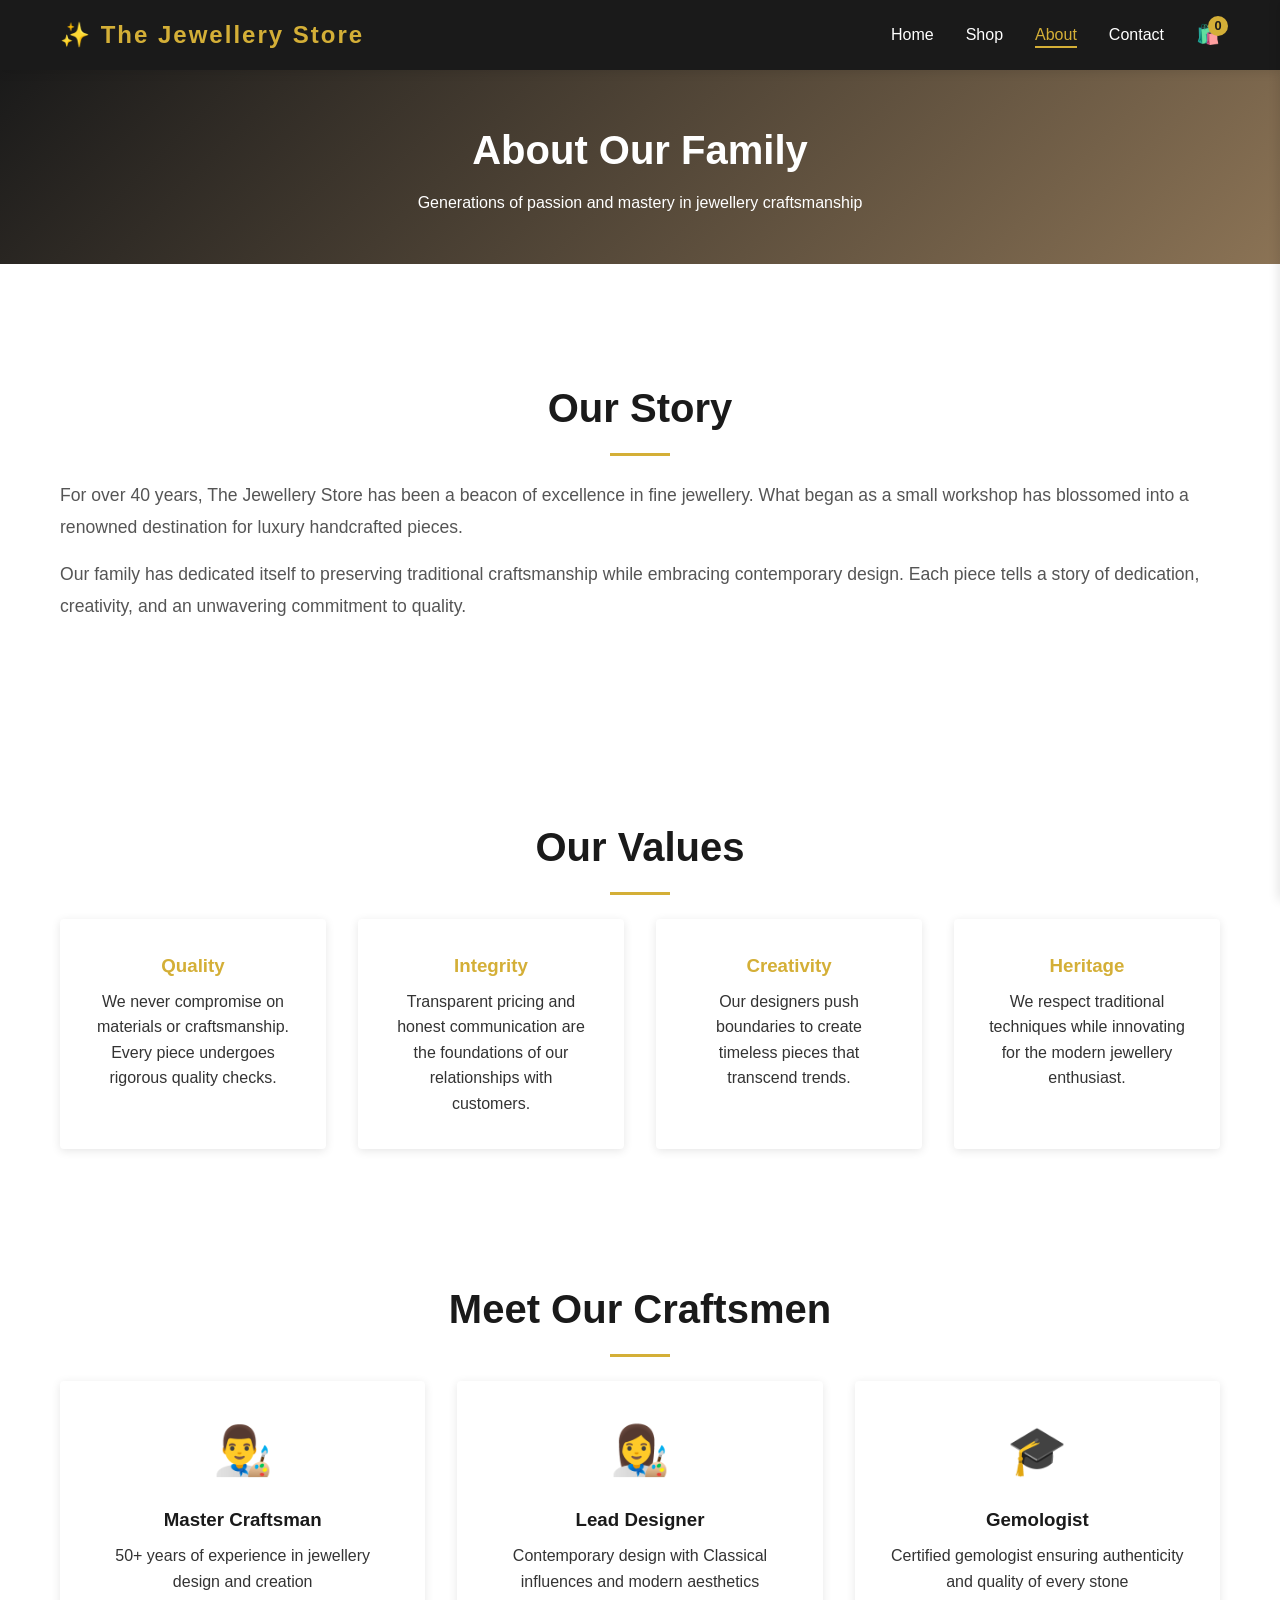
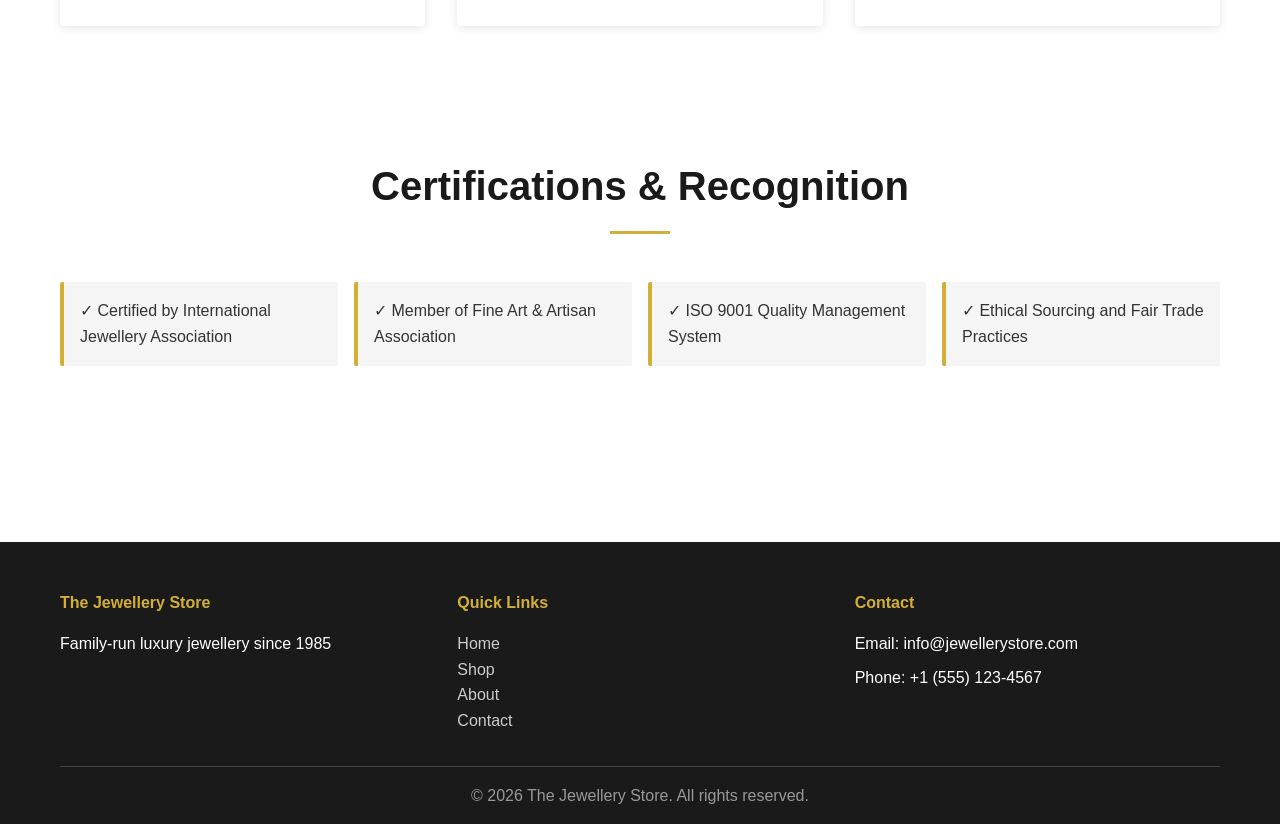
==== pages/about.html @ 97430160 "Work : check!" ====
<!DOCTYPE html>
<html lang="en">
<head>
    <meta charset="UTF-8">
    <meta name="viewport" content="width=device-width, initial-scale=1.0">
    <title>About - The Jewellery Store</title>
    <link rel="stylesheet" href="../css/styles.css">
</head>
<body>
    <!-- Navigation -->
    <nav class="navbar">
        <div class="nav-container">
            <div class="logo">
                <h1>✨ The Jewellery Store</h1>
            </div>
            <ul class="nav-menu">
                <li><a href="../index.html" class="nav-link">Home</a></li>
                <li><a href="shop.html" class="nav-link">Shop</a></li>
                <li><a href="about.html" class="nav-link active">About</a></li>
                <li><a href="contact.html" class="nav-link">Contact</a></li>
                <li><a href="#" class="nav-link cart-icon" onclick="toggleCart(event)">
                    <span id="cart-count" class="cart-badge">0</span> 🛍️
                </a></li>
            </ul>
        </div>
    </nav>

    <!-- Page Header -->
    <section class="page-header">
        <h1>About Our Family</h1>
        <p>Generations of passion and mastery in jewellery craftsmanship</p>
    </section>

    <!-- Main Content -->
    <div class="container page-content">
        <!-- Story Section -->
        <section class="story-section">
            <h2>Our Story</h2>
            <p>
                For over 40 years, The Jewellery Store has been a beacon of excellence in fine jewellery. 
                What began as a small workshop has blossomed into a renowned destination for luxury handcrafted pieces.
            </p>
            <p>
                Our family has dedicated itself to preserving traditional craftsmanship while embracing 
                contemporary design. Each piece tells a story of dedication, creativity, and an unwavering 
                commitment to quality.
            </p>
        </section>

        <!-- Values Section -->
        <section class="values-section">
            <h2>Our Values</h2>
            <div class="values-grid">
                <div class="value-card">
                    <h3>Quality</h3>
                    <p>We never compromise on materials or craftsmanship. Every piece undergoes rigorous quality checks.</p>
                </div>
                <div class="value-card">
                    <h3>Integrity</h3>
                    <p>Transparent pricing and honest communication are the foundations of our relationships with customers.</p>
                </div>
                <div class="value-card">
                    <h3>Creativity</h3>
                    <p>Our designers push boundaries to create timeless pieces that transcend trends.</p>
                </div>
                <div class="value-card">
                    <h3>Heritage</h3>
                    <p>We respect traditional techniques while innovating for the modern jewellery enthusiast.</p>
                </div>
            </div>
        </section>

        <!-- Team Section -->
        <section class="team-section">
            <h2>Meet Our Craftsmen</h2>
            <div class="team-grid">
                <div class="team-member">
                    <div class="member-avatar">👨‍🎨</div>
                    <h3>Master Craftsman</h3>
                    <p>50+ years of experience in jewellery design and creation</p>
                </div>
                <div class="team-member">
                    <div class="member-avatar">👩‍🎨</div>
                    <h3>Lead Designer</h3>
                    <p>Contemporary design with Classical influences and modern aesthetics</p>
                </div>
                <div class="team-member">
                    <div class="member-avatar">🎓</div>
                    <h3>Gemologist</h3>
                    <p>Certified gemologist ensuring authenticity and quality of every stone</p>
                </div>
            </div>
        </section>

        <!-- Certifications Section -->
        <section class="certifications-section">
            <h2>Certifications & Recognition</h2>
            <div class="certifications-list">
                <div class="cert-item">✓ Certified by International Jewellery Association</div>
                <div class="cert-item">✓ Member of Fine Art & Artisan Association</div>
                <div class="cert-item">✓ ISO 9001 Quality Management System</div>
                <div class="cert-item">✓ Ethical Sourcing and Fair Trade Practices</div>
            </div>
        </section>
    </div>

    <!-- Footer -->
    <footer class="footer">
        <div class="container">
            <div class="footer-content">
                <div class="footer-section">
                    <h4>The Jewellery Store</h4>
                    <p>Family-run luxury jewellery since 1985</p>
                </div>
                <div class="footer-section">
                    <h4>Quick Links</h4>
                    <ul>
                        <li><a href="../index.html">Home</a></li>
                        <li><a href="shop.html">Shop</a></li>
                        <li><a href="about.html">About</a></li>
                        <li><a href="contact.html">Contact</a></li>
                    </ul>
                </div>
                <div class="footer-section">
                    <h4>Contact</h4>
                    <p>Email: info@jewellerystore.com</p>
                    <p>Phone: +1 (555) 123-4567</p>
                </div>
            </div>
            <div class="footer-bottom">
                <p>&copy; 2026 The Jewellery Store. All rights reserved.</p>
            </div>
        </div>
    </footer>

    <!-- Shopping Cart Sidebar -->
    <div id="cart-sidebar" class="cart-sidebar">
        <div class="cart-header">
            <h3>Shopping Cart</h3>
            <button onclick="toggleCart()" class="close-btn">&times;</button>
        </div>
        <div id="cart-items" class="cart-items">
            <p class="empty-message">Your cart is empty</p>
        </div>
        <div class="cart-footer">
            <div class="cart-total">
                <strong>Total:</strong>
                <span id="cart-total">$0.00</span>
            </div>
            <button onclick="checkout()" class="btn btn-primary btn-full">Proceed to Checkout</button>
        </div>
    </div>

    <div id="cart-overlay" class="cart-overlay" onclick="toggleCart()"></div>

    <script src="../js/products.js"></script>
    <script src="../js/cart.js"></script>
    <script src="../js/main.js"></script>
</body>
</html>
---- css/styles.css ----
/* ================================
   GLOBAL STYLES
   ================================ */
* {
    margin: 0;
    padding: 0;
    box-sizing: border-box;
}

:root {
    --primary-color: #d4af37;
    --dark-color: #1a1a1a;
    --light-color: #f5f5f5;
    --accent-color: #8b7355;
    --text-color: #333;
    --border-color: #ddd;
    --shadow: 0 2px 10px rgba(0, 0, 0, 0.1);
    --font-main: 'Segoe UI', Tahoma, Geneva, Verdana, sans-serif;
}

html {
    scroll-behavior: smooth;
}

body {
    font-family: var(--font-main);
    color: var(--text-color);
    background-color: #fff;
    line-height: 1.6;
}

.container {
    max-width: 1200px;
    margin: 0 auto;
    padding: 0 20px;
}

/* ================================
   NAVIGATION
   ================================ */
.navbar {
    background: var(--dark-color);
    color: white;
    padding: 1rem 0;
    position: sticky;
    top: 0;
    z-index: 100;
    box-shadow: var(--shadow);
}

.nav-container {
    display: flex;
    justify-content: space-between;
    align-items: center;
    max-width: 1200px;
    margin: 0 auto;
    padding: 0 20px;
}

.logo h1 {
    font-size: 1.5rem;
    letter-spacing: 2px;
    color: var(--primary-color);
    cursor: pointer;
}

.nav-menu {
    display: flex;
    list-style: none;
    gap: 2rem;
    align-items: center;
}

.nav-link {
    color: white;
    text-decoration: none;
    transition: color 0.3s ease;
    position: relative;
}

.nav-link:hover,
.nav-link.active {
    color: var(--primary-color);
}

.nav-link::after {
    content: '';
    position: absolute;
    bottom: -5px;
    left: 0;
    width: 0;
    height: 2px;
    background: var(--primary-color);
    transition: width 0.3s ease;
}

.nav-link:hover::after,
.nav-link.active::after {
    width: 100%;
}

.cart-icon {
    position: relative;
    font-size: 1.2rem;
}

.cart-badge {
    position: absolute;
    top: -8px;
    right: -8px;
    background: var(--primary-color);
    color: var(--dark-color);
    border-radius: 50%;
    width: 20px;
    height: 20px;
    display: flex;
    align-items: center;
    justify-content: center;
    font-size: 0.8rem;
    font-weight: bold;
}

/* ================================
   HERO SECTION
   ================================ */
.hero {
    background: linear-gradient(135deg, var(--dark-color) 0%, var(--accent-color) 100%);
    color: white;
    padding: 120px 20px;
    text-align: center;
}

.hero-content h2 {
    font-size: 3.5rem;
    margin-bottom: 1rem;
    font-weight: 300;
    letter-spacing: 3px;
}

.hero-content p {
    font-size: 1.3rem;
    margin-bottom: 2rem;
    opacity: 0.9;
}

/* ================================
   BUTTONS
   ================================ */
.btn {
    display: inline-block;
    padding: 12px 30px;
    border: none;
    border-radius: 2px;
    cursor: pointer;
    font-size: 1rem;
    text-decoration: none;
    transition: all 0.3s ease;
    font-weight: 600;
    letter-spacing: 1px;
}

.btn-primary {
    background: var(--primary-color);
    color: var(--dark-color);
}

.btn-primary:hover {
    transform: translateY(-2px);
    box-shadow: 0 5px 20px rgba(212, 175, 55, 0.3);
}

.btn-secondary {
    background: white;
    color: var(--dark-color);
    border: 2px solid var(--primary-color);
}

.btn-secondary:hover {
    background: var(--primary-color);
    color: white;
}

.btn-full {
    width: 100%;
}

/* ================================
   SECTIONS
   ================================ */
section {
    padding: 4rem 0;
}

section h2 {
    text-align: center;
    font-size: 2.5rem;
    margin-bottom: 3rem;
    color: var(--dark-color);
    position: relative;
    padding-bottom: 1rem;
}

section h2::after {
    content: '';
    position: absolute;
    bottom: 0;
    left: 50%;
    transform: translateX(-50%);
    width: 60px;
    height: 3px;
    background: var(--primary-color);
}

/* ================================
   PRODUCTS GRID
   ================================ */
.products-grid {
    display: grid;
    grid-template-columns: repeat(auto-fill, minmax(250px, 1fr));
    gap: 2rem;
    margin-top: 2rem;
}

.product-card {
    background: white;
    border-radius: 4px;
    overflow: hidden;
    box-shadow: var(--shadow);
    transition: all 0.3s ease;
    cursor: pointer;
}

.product-card:hover {
    transform: translateY(-5px);
    box-shadow: 0 5px 30px rgba(0, 0, 0, 0.2);
}

.product-image {
    width: 100%;
    height: 250px;
    background: linear-gradient(135deg, #e0e0e0 0%, #f5f5f5 100%);
    display: flex;
    align-items: center;
    justify-content: center;
    font-size: 3rem;
    color: var(--primary-color);
}

.product-info {
    padding: 1.5rem;
}

.product-category {
    color: var(--primary-color);
    font-size: 0.9rem;
    text-transform: uppercase;
    letter-spacing: 1px;
}

.product-name {
    font-size: 1.2rem;
    margin: 0.5rem 0;
    color: var(--dark-color);
}

.product-description {
    font-size: 0.9rem;
    color: #666;
    margin: 0.5rem 0;
}

.product-price {
    font-size: 1.5rem;
    color: var(--primary-color);
    font-weight: bold;
    margin: 1rem 0;
}

.add-to-cart-btn {
    width: 100%;
    padding: 10px;
    background: var(--dark-color);
    color: var(--primary-color);
    border: none;
    border-radius: 2px;
    cursor: pointer;
    font-weight: 600;
    transition: all 0.3s ease;
}

.add-to-cart-btn:hover {
    background: var(--primary-color);
    color: var(--dark-color);
}

/* ================================
   FEATURED SECTION
   ================================ */
.featured-section {
    background: var(--light-color);
}

/* ================================
   FEATURES SECTION
   ================================ */
.features-grid {
    display: grid;
    grid-template-columns: repeat(auto-fit, minmax(250px, 1fr));
    gap: 2rem;
}

.feature-card {
    background: white;
    padding: 2rem;
    text-align: center;
    border-radius: 4px;
    box-shadow: var(--shadow);
    transition: transform 0.3s ease;
}

.feature-card:hover {
    transform: translateY(-5px);
}

.feature-icon {
    font-size: 2.5rem;
    margin-bottom: 1rem;
}

.feature-card h3 {
    color: var(--dark-color);
    margin-bottom: 0.5rem;
}

/* ================================
   NEWSLETTER SECTION
   ================================ */
.newsletter-section {
    background: linear-gradient(135deg, var(--dark-color) 0%, var(--accent-color) 100%);
    color: white;
    text-align: center;
}

.newsletter-section h2 {
    color: white;
}

.newsletter-form {
    display: flex;
    gap: 1rem;
    max-width: 500px;
    margin: 0 auto;
    flex-wrap: wrap;
}

.newsletter-form input {
    flex: 1;
    min-width: 250px;
    padding: 12px 15px;
    border: none;
    border-radius: 2px;
}

.newsletter-form input::placeholder {
    color: #999;
}

/* ================================
   FOOTER
   ================================ */
.footer {
    background: var(--dark-color);
    color: white;
    padding: 3rem 0 1rem;
    margin-top: 4rem;
}

.footer-content {
    display: grid;
    grid-template-columns: repeat(auto-fit, minmax(250px, 1fr));
    gap: 2rem;
    margin-bottom: 2rem;
}

.footer-section h4 {
    color: var(--primary-color);
    margin-bottom: 1rem;
}

.footer-section ul {
    list-style: none;
}

.footer-section a {
    color: #ccc;
    text-decoration: none;
    transition: color 0.3s ease;
}

.footer-section a:hover {
    color: var(--primary-color);
}

.footer-section p {
    margin-bottom: 0.5rem;
}

.footer-bottom {
    border-top: 1px solid #444;
    padding-top: 1rem;
    text-align: center;
    color: #999;
}

/* ================================
   CART SIDEBAR
   ================================ */
.cart-sidebar {
    position: fixed;
    right: -400px;
    top: 0;
    width: 400px;
    height: 100vh;
    background: white;
    box-shadow: -2px 0 10px rgba(0, 0, 0, 0.1);
    z-index: 1000;
    transition: right 0.3s ease;
    display: flex;
    flex-direction: column;
    border-left: 1px solid var(--border-color);
}

.cart-sidebar.active {
    right: 0;
}

.cart-header {
    display: flex;
    justify-content: space-between;
    align-items: center;
    padding: 1.5rem;
    border-bottom: 1px solid var(--border-color);
    background: var(--dark-color);
    color: white;
}

.cart-header h3 {
    margin: 0;
}

.close-btn {
    background: none;
    border: none;
    font-size: 1.5rem;
    cursor: pointer;
    color: white;
}

.cart-items {
    flex: 1;
    overflow-y: auto;
    padding: 1rem;
}

.empty-message {
    text-align: center;
    color: #999;
    padding: 2rem 0;
}

.cart-item {
    display: flex;
    gap: 1rem;
    padding: 1rem;
    border-bottom: 1px solid var(--border-color);
    background: var(--light-color);
    margin-bottom: 0.5rem;
    border-radius: 2px;
}

.cart-item-image {
    width: 60px;
    height: 60px;
    background: white;
    border-radius: 2px;
    display: flex;
    align-items: center;
    justify-content: center;
    font-size: 1.5rem;
}

.cart-item-details {
    flex: 1;
}

.cart-item-name {
    font-weight: bold;
    margin-bottom: 0.25rem;
}

.cart-item-price {
    color: var(--primary-color);
    font-weight: 600;
}

.cart-item-quantity {
    display: flex;
    align-items: center;
    gap: 0.5rem;
    margin-top: 0.5rem;
}

.qty-btn {
    background: var(--primary-color);
    border: none;
    width: 24px;
    height: 24px;
    cursor: pointer;
    border-radius: 2px;
    font-weight: bold;
    color: var(--dark-color);
}

.remove-btn {
    background: #ff6b6b;
    color: white;
    border: none;
    padding: 0.25rem 0.5rem;
    cursor: pointer;
    border-radius: 2px;
    font-size: 0.8rem;
}

.cart-footer {
    padding: 1.5rem;
    border-top: 2px solid var(--border-color);
    background: var(--light-color);
}

.cart-total {
    display: flex;
    justify-content: space-between;
    margin-bottom: 1rem;
    font-size: 1.2rem;
}

.cart-overlay {
    position: fixed;
    top: 0;
    left: 0;
    right: 0;
    bottom: 0;
    background: rgba(0, 0, 0, 0.5);
    z-index: 999;
    display: none;
}

.cart-overlay.active {
    display: block;
}

/* ================================
   SHOP PAGE STYLES
   ================================ */
.shop-section {
    min-height: 60vh;
}

.shop-section .container {
    display: flex;
    gap: 2rem;
}

.filters {
    width: 250px;
    background: var(--light-color);
    padding: 1.5rem;
    border-radius: 4px;
    height: fit-content;
}

.filter-group {
    margin-bottom: 2rem;
}

.filter-group label {
    display: block;
    margin-bottom: 0.5rem;
}

.filter-options {
    display: flex;
    flex-direction: column;
    gap: 0.5rem;
}

.filter-options label {
    display: flex;
    align-items: center;
    gap: 0.5rem;
    cursor: pointer;
}

.price-filter {
    display: flex;
    flex-direction: column;
    gap: 0.5rem;
}

.price-filter input {
    padding: 0.5rem;
    border: 1px solid var(--border-color);
    border-radius: 2px;
}

.shop-main {
    flex: 1;
}

/* ================================
   PAGE STYLES
   ================================ */
.page-header {
    background: linear-gradient(135deg, var(--dark-color) 0%, var(--accent-color) 100%);
    color: white;
    padding: 3rem 20px;
    text-align: center;
}

.page-header h1 {
    font-size: 2.5rem;
    margin-bottom: 0.5rem;
}

.page-content {
    padding: 3rem 20px;
}

/* ================================
   STORY & VALUES SECTIONS
   ================================ */
.story-section {
    margin-bottom: 3rem;
}

.story-section h2,
.values-section h2,
.team-section h2 {
    margin-bottom: 1.5rem;
}

.story-section p {
    font-size: 1.1rem;
    line-height: 1.8;
    color: #555;
    margin-bottom: 1rem;
}

.values-grid {
    display: grid;
    grid-template-columns: repeat(auto-fit, minmax(200px, 1fr));
    gap: 2rem;
}

.value-card {
    background: white;
    padding: 2rem;
    border-radius: 4px;
    box-shadow: var(--shadow);
    text-align: center;
}

.value-card h3 {
    color: var(--primary-color);
    margin-bottom: 0.5rem;
}

/* ================================
   TEAM SECTION
   ================================ */
.team-grid {
    display: grid;
    grid-template-columns: repeat(auto-fit, minmax(250px, 1fr));
    gap: 2rem;
}

.team-member {
    background: white;
    padding: 2rem;
    text-align: center;
    border-radius: 4px;
    box-shadow: var(--shadow);
}

.member-avatar {
    font-size: 3rem;
    margin-bottom: 1rem;
}

.team-member h3 {
    color: var(--dark-color);
    margin-bottom: 0.5rem;
}

/* ================================
   CERTIFICATIONS
   ================================ */
.certifications-list {
    display: grid;
    grid-template-columns: repeat(auto-fit, minmax(250px, 1fr));
    gap: 1rem;
}

.cert-item {
    background: var(--light-color);
    padding: 1rem;
    border-left: 4px solid var(--primary-color);
    border-radius: 2px;
}

/* ================================
   CONTACT PAGE
   ================================ */
.contact-wrapper {
    display: grid;
    grid-template-columns: 2fr 1fr;
    gap: 3rem;
    margin-bottom: 3rem;
}

.contact-form {
    background: white;
}

.form-group {
    margin-bottom: 1.5rem;
}

.form-group label {
    display: block;
    margin-bottom: 0.5rem;
    font-weight: 600;
    color: var(--dark-color);
}

.form-group input,
.form-group select,
.form-group textarea {
    width: 100%;
    padding: 0.75rem;
    border: 1px solid var(--border-color);
    border-radius: 2px;
    font-family: var(--font-main);
    font-size: 1rem;
}

.form-group input:focus,
.form-group select:focus,
.form-group textarea:focus {
    outline: none;
    border-color: var(--primary-color);
    box-shadow: 0 0 5px rgba(212, 175, 55, 0.3);
}

.form-note {
    margin-top: 1rem;
    padding: 0.75rem;
    border-radius: 2px;
    text-align: center;
}

.form-note.success {
    background: #d4edda;
    color: #155724;
    border: 1px solid #c3e6cb;
}

.form-note.error {
    background: #f8d7da;
    color: #721c24;
    border: 1px solid #f5c6cb;
}

.contact-info-section {
    background: var(--light-color);
    padding: 2rem;
    border-radius: 4px;
    height: fit-content;
}

.info-block {
    margin-bottom: 2rem;
    padding-bottom: 2rem;
    border-bottom: 1px solid var(--border-color);
}

.info-block:last-child {
    border-bottom: none;
    margin-bottom: 0;
    padding-bottom: 0;
}

.info-block h3 {
    color: var(--primary-color);
    margin-bottom: 0.5rem;
}

.info-block p {
    color: #555;
}

.info-block a {
    color: var(--primary-color);
    text-decoration: none;
}

.info-block a:hover {
    text-decoration: underline;
}

.social-links {
    display: flex;
    gap: 1rem;
    flex-wrap: wrap;
}

.social-links a {
    display: inline-block;
    padding: 0.5rem 1rem;
    background: white;
    border-radius: 2px;
    text-decoration: none;
    transition: all 0.3s ease;
}

.social-links a:hover {
    background: var(--primary-color);
    color: var(--dark-color);
}

.services-list {
    list-style: none;
}

.services-list li {
    padding: 0.3rem 0;
    color: #555;
}

/* ================================
   FAQ SECTION
   ================================ */
.faq-section {
    margin-top: 3rem;
}

.faq-grid {
    display: grid;
    grid-template-columns: repeat(auto-fit, minmax(250px, 1fr));
    gap: 2rem;
}

.faq-item {
    background: white;
    padding: 1.5rem;
    border-radius: 4px;
    box-shadow: var(--shadow);
}

.faq-item h4 {
    color: var(--primary-color);
    margin-bottom: 0.5rem;
}

/* ================================
   MODAL
   ================================ */
.modal {
    display: none;
    position: fixed;
    z-index: 2000;
    left: 0;
    top: 0;
    width: 100%;
    height: 100%;
    background: rgba(0, 0, 0, 0.7);
}

.modal.active {
    display: flex;
    align-items: center;
    justify-content: center;
}

.modal-content {
    background: white;
    border-radius: 4px;
    max-width: 800px;
    width: 90%;
    max-height: 90vh;
    overflow-y: auto;
    position: relative;
}

.close-modal {
    position: absolute;
    right: 1rem;
    top: 1rem;
    font-size: 2rem;
    cursor: pointer;
    background: white;
    width: 40px;
    height: 40px;
    display: flex;
    align-items: center;
    justify-content: center;
    border-radius: 50%;
    z-index: 10;
}

.close-modal:hover {
    background: var(--light-color);
}

.modal-body {
    display: grid;
    grid-template-columns: 1fr 1fr;
    gap: 2rem;
    padding: 2rem;
}

.modal-image {
    display: flex;
    align-items: center;
    justify-content: center;
    background: var(--light-color);
    border-radius: 4px;
    min-height: 300px;
    font-size: 3rem;
}

.modal-details {
    display: flex;
    flex-direction: column;
}

.modal-details h3 {
    font-size: 1.5rem;
    margin-bottom: 0.5rem;
    color: var(--dark-color);
}

.modal-details .product-price {
    margin: 1rem 0;
}

.modal-details .product-description {
    color: #666;
    margin-bottom: 1rem;
}

/* ================================
   RESPONSIVE DESIGN
   ================================ */
@media (max-width: 768px) {
    .nav-menu {
        gap: 1rem;
    }

    .hero-content h2 {
        font-size: 2rem;
    }

    .products-grid {
        grid-template-columns: repeat(auto-fill, minmax(150px, 1fr));
        gap: 1rem;
    }

    .shop-section .container {
        flex-direction: column;
    }

    .filters {
        width: 100%;
    }

    .contact-wrapper {
        grid-template-columns: 1fr;
    }

    .modal-body {
        grid-template-columns: 1fr;
    }

    .carter-sidebar {
        width: 100%;
        right: -100%;
    }

    section h2 {
        font-size: 1.8rem;
    }

    .newsletter-form {
        flex-direction: column;
    }

    .newsletter-form input {
        min-width: 100%;
    }
}

@media (max-width: 480px) {
    .nav-menu {
        gap: 0.5rem;
        font-size: 0.9rem;
    }

    .logo h1 {
        font-size: 1rem;
    }

    .hero-content h2 {
        font-size: 1.5rem;
    }

    .hero-content p {
        font-size: 1rem;
    }

    .products-grid {
        grid-template-columns: 1fr;
    }

    .values-grid,
    .team-grid,
    .faq-grid {
        grid-template-columns: 1fr;
    }
}
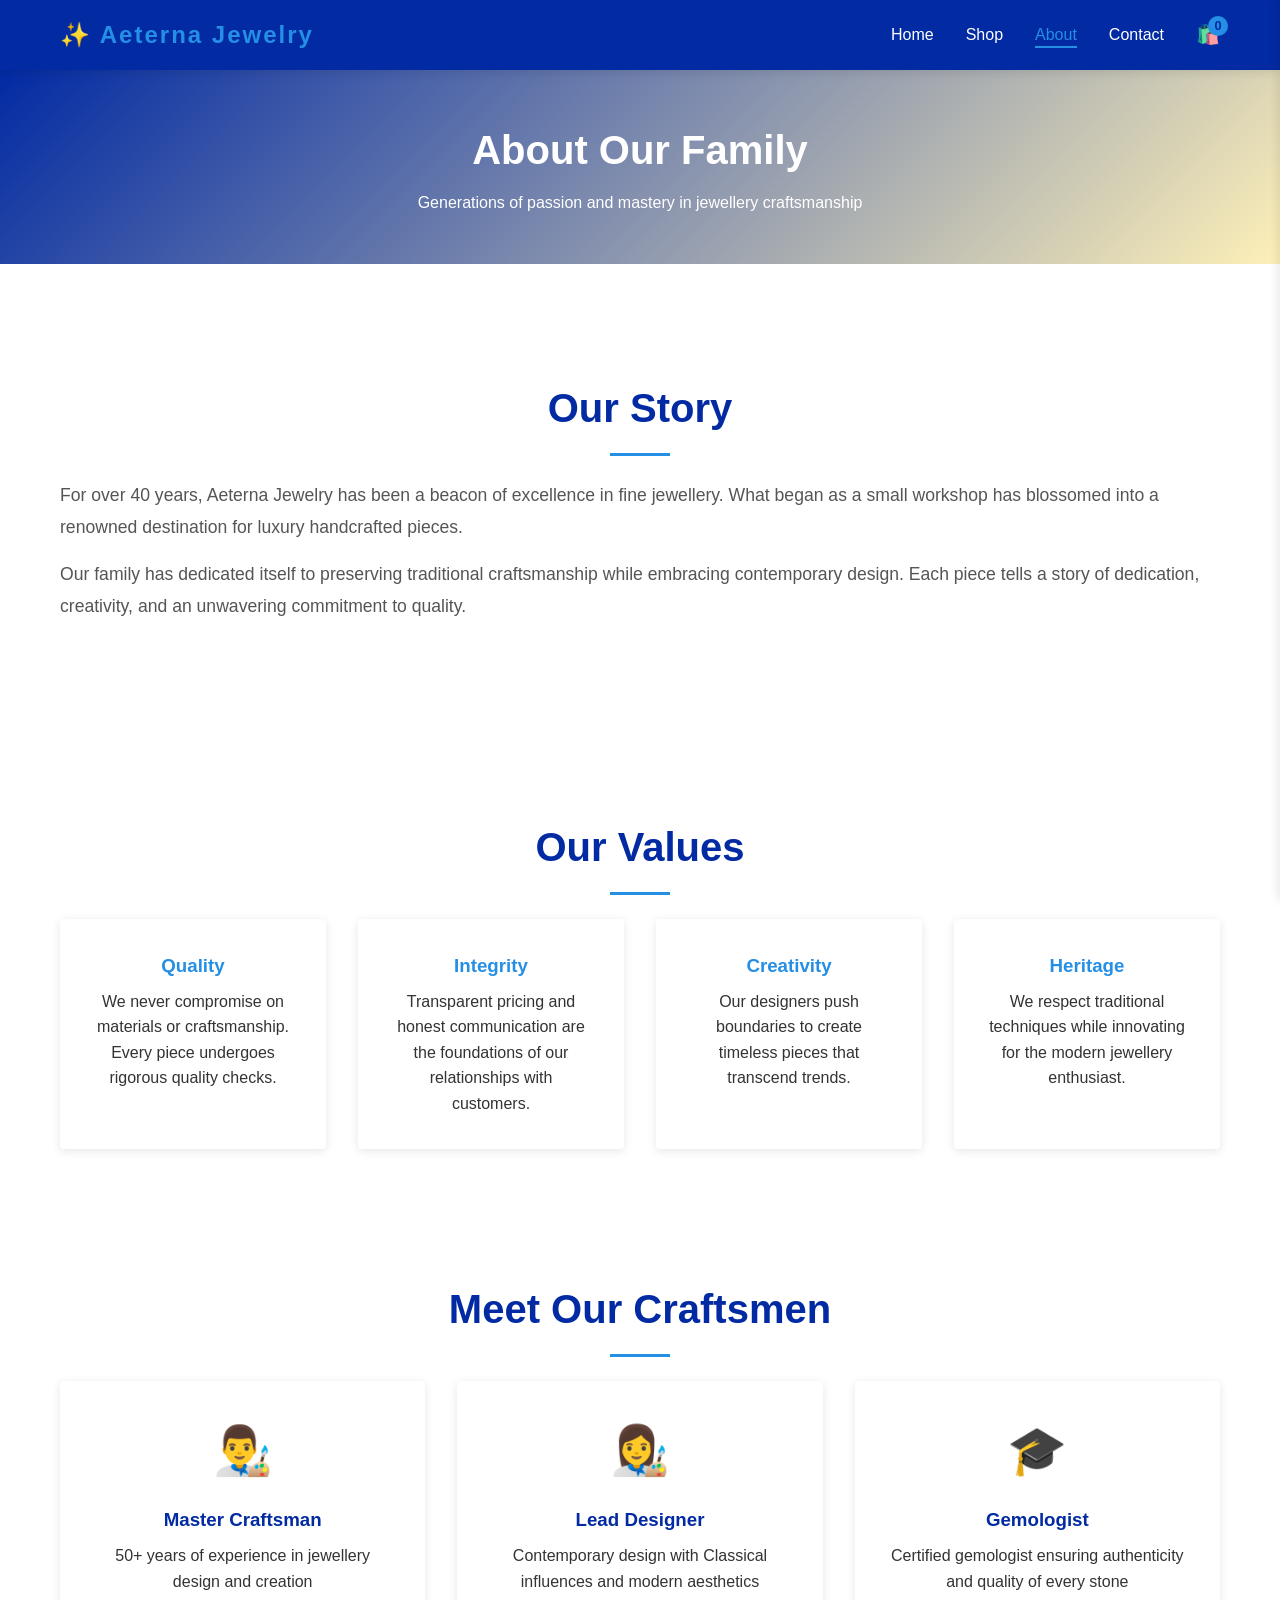
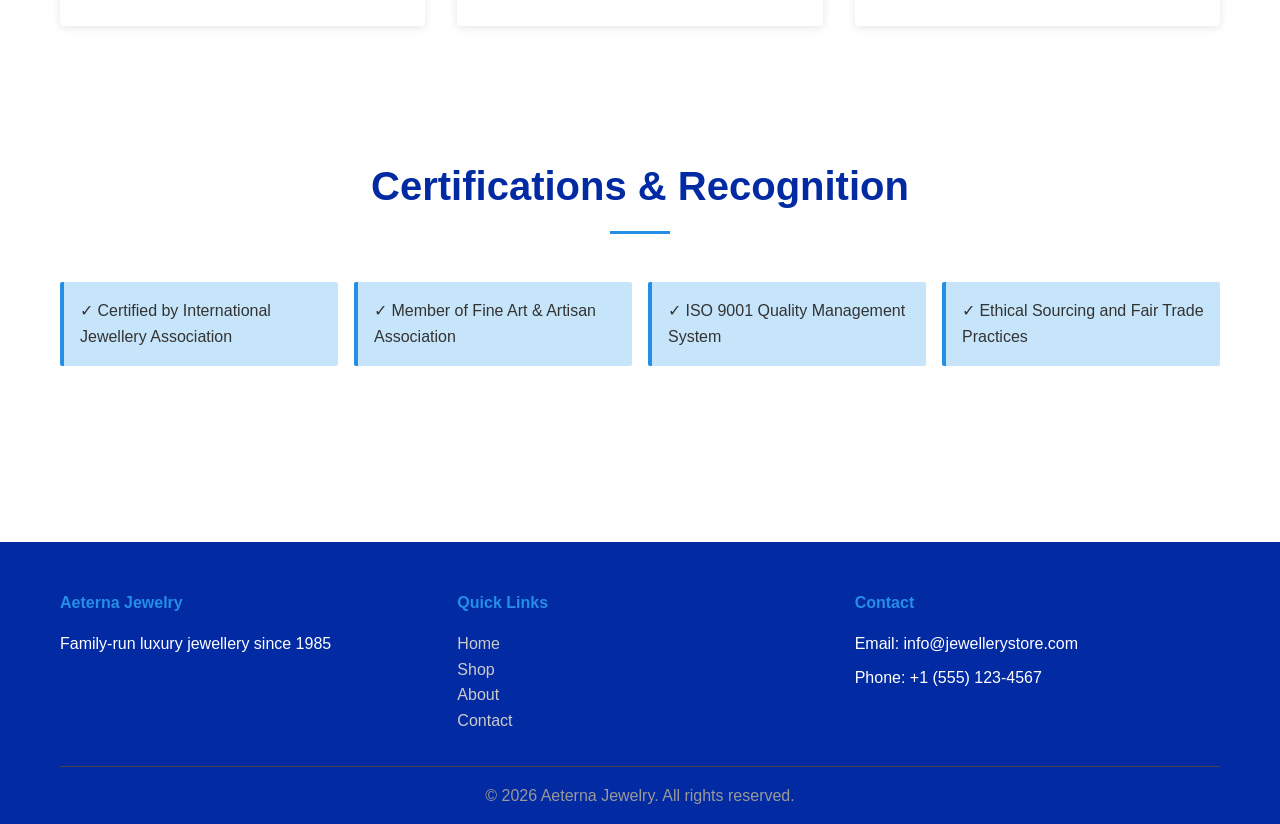
==== commit 2a36f598: "we have added a favicon" ====
--- a/pages/about.html
+++ b/pages/about.html
@@ -3,7 +3,7 @@
 <head>
     <meta charset="UTF-8">
     <meta name="viewport" content="width=device-width, initial-scale=1.0">
-    <title>About - The Jewellery Store</title>
+    <title>About - Aeterna Jewelry</title>
     <link rel="stylesheet" href="../css/styles.css">
 </head>
 <body>
@@ -11,7 +11,7 @@
     <nav class="navbar">
         <div class="nav-container">
             <div class="logo">
-                <h1>✨ The Jewellery Store</h1>
+                <h1>✨ Aeterna Jewelry</h1>
             </div>
             <ul class="nav-menu">
                 <li><a href="../index.html" class="nav-link">Home</a></li>
@@ -37,7 +37,7 @@
         <section class="story-section">
             <h2>Our Story</h2>
             <p>
-                For over 40 years, The Jewellery Store has been a beacon of excellence in fine jewellery. 
+                For over 40 years, Aeterna Jewelry has been a beacon of excellence in fine jewellery. 
                 What began as a small workshop has blossomed into a renowned destination for luxury handcrafted pieces.
             </p>
             <p>
@@ -109,7 +109,7 @@
         <div class="container">
             <div class="footer-content">
                 <div class="footer-section">
-                    <h4>The Jewellery Store</h4>
+                    <h4>Aeterna Jewelry</h4>
                     <p>Family-run luxury jewellery since 1985</p>
                 </div>
                 <div class="footer-section">
@@ -128,7 +128,7 @@
                 </div>
             </div>
             <div class="footer-bottom">
-                <p>&copy; 2026 The Jewellery Store. All rights reserved.</p>
+                <p>&copy; 2026 Aeterna Jewelry. All rights reserved.</p>
             </div>
         </div>
     </footer>
--- a/css/styles.css
+++ b/css/styles.css
@@ -8,10 +8,10 @@
 }
 
 :root {
-    --primary-color: #d4af37;
-    --dark-color: #1a1a1a;
-    --light-color: #f5f5f5;
-    --accent-color: #8b7355;
+    --primary-color: #258ee5;
+    --dark-color: #022aa3;
+    --light-color: #c7e5fa;
+    --accent-color: #fef0b8;
     --text-color: #333;
     --border-color: #ddd;
     --shadow: 0 2px 10px rgba(0, 0, 0, 0.1);
@@ -125,16 +125,25 @@
    ================================ */
 .hero {
     background: linear-gradient(135deg, var(--dark-color) 0%, var(--accent-color) 100%);
+    background-image: url('/img/hero-image.png');
+    background-size: cover;
+    background-position: center;
     color: white;
     padding: 120px 20px;
     text-align: center;
+    min-height: 900px;
+    display: flex;
+    flex-direction:column; 
+    justify-content: flex-end;
 }
 
 .hero-content h2 {
-    font-size: 3.5rem;
+    font-size: 5rem;
     margin-bottom: 1rem;
-    font-weight: 300;
+    font-weight: 800;
     letter-spacing: 3px;
+    text-transform: uppercase;
+    text-shadow: 0 4px 15px rgba(0, 0, 0, 0.45);
 }
 
 .hero-content p {
@@ -246,6 +255,14 @@
     color: var(--primary-color);
 }
 
+/* ensure real product images fill the card */
+.product-image img {
+    width: 100%;
+    height: 100%;
+    object-fit: cover;
+    display: block;
+}
+
 .product-info {
     padding: 1.5rem;
 }
@@ -939,6 +956,13 @@
     font-size: 3rem;
 }
 
+.modal-image img {
+    max-width: 100%;
+    max-height: 100%;
+    object-fit: contain;
+    display: block;
+}
+
 .modal-details {
     display: flex;
     flex-direction: column;
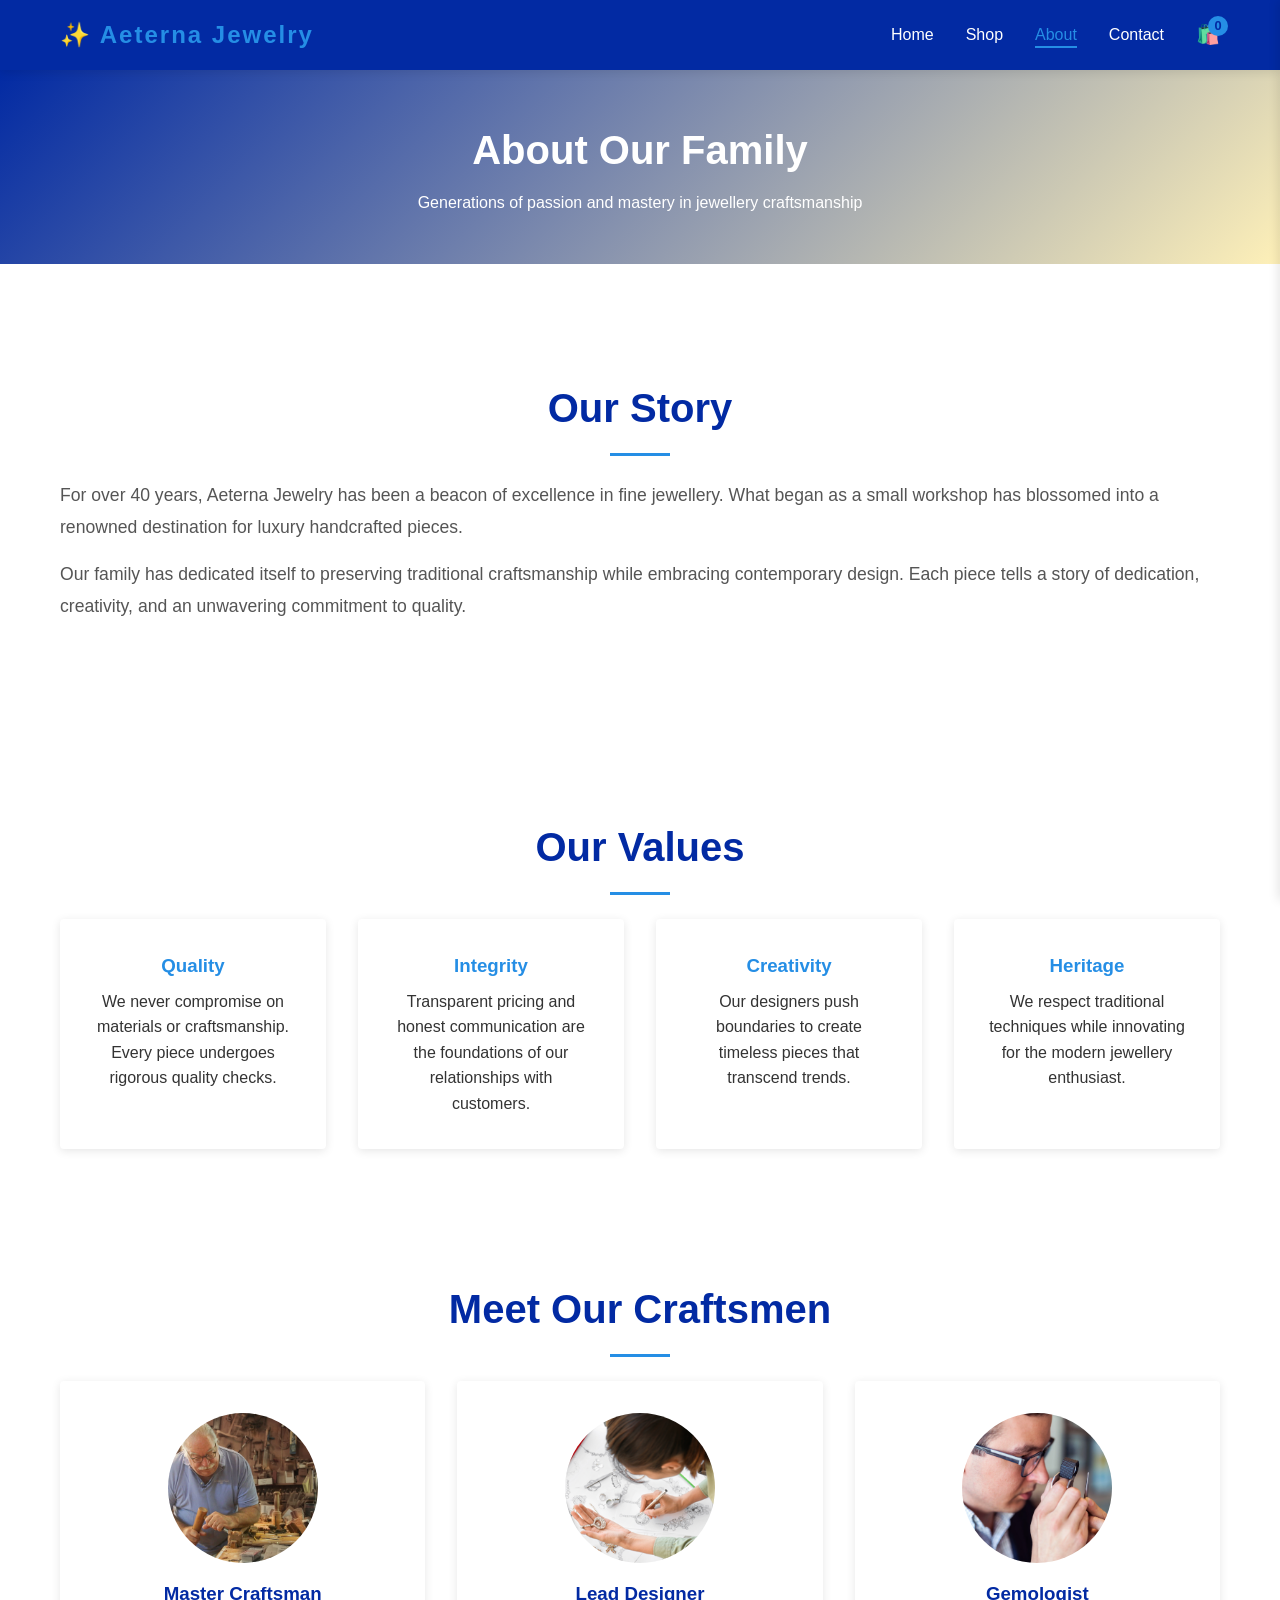
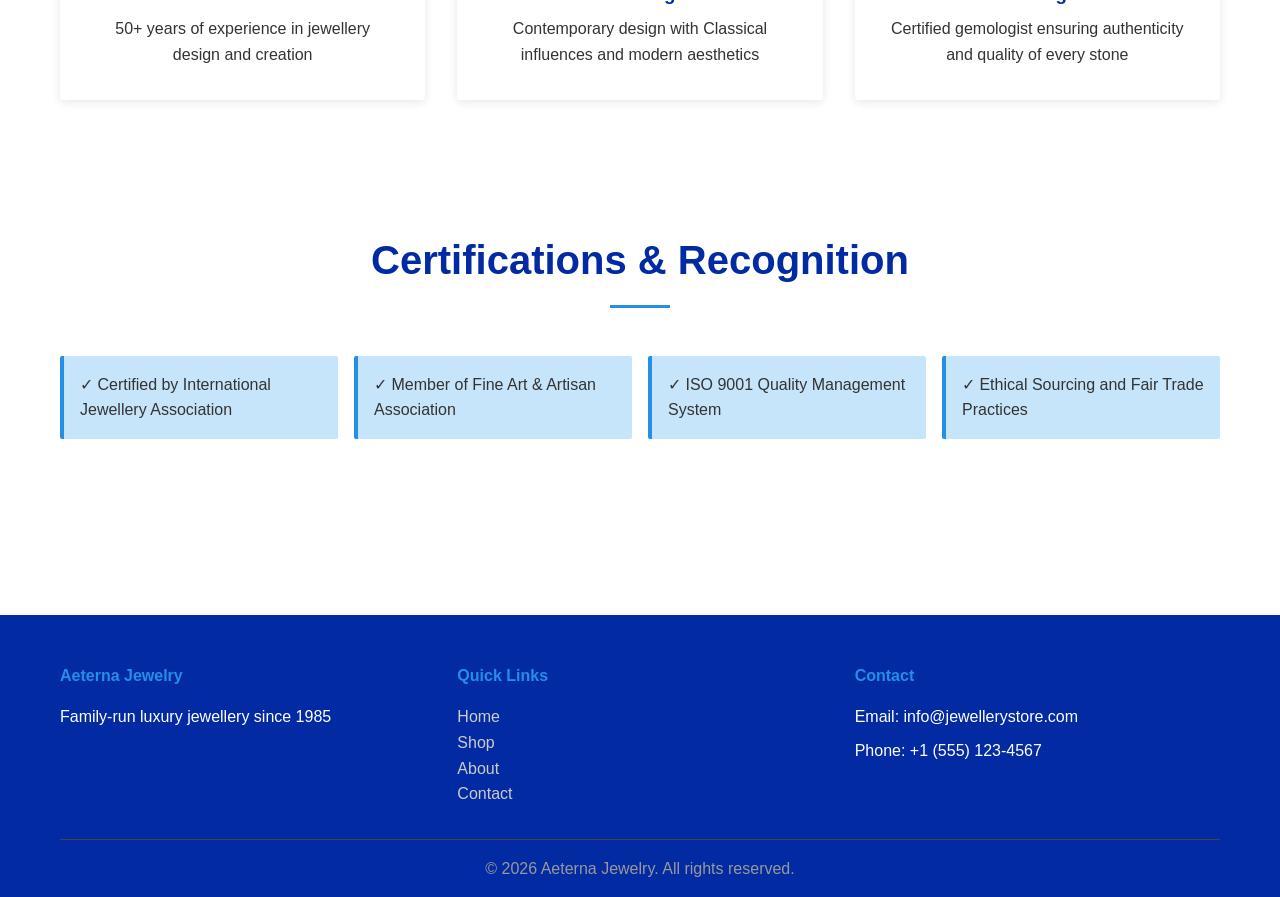
==== commit da52ff3f: "meet our craftsmen section done" ====
--- a/pages/about.html
+++ b/pages/about.html
@@ -75,17 +75,17 @@
             <h2>Meet Our Craftsmen</h2>
             <div class="team-grid">
                 <div class="team-member">
-                    <div class="member-avatar">👨‍🎨</div>
+                    <div class="member-avatar"><img src="../img/mastercraftsman.jpg" alt="Master Craftsman"></div>
                     <h3>Master Craftsman</h3>
                     <p>50+ years of experience in jewellery design and creation</p>
                 </div>
                 <div class="team-member">
-                    <div class="member-avatar">👩‍🎨</div>
+                    <div class="member-avatar"><img src="../img/fem-jewel-designer.png" alt="Lead Designer"></div>
                     <h3>Lead Designer</h3>
                     <p>Contemporary design with Classical influences and modern aesthetics</p>
                 </div>
                 <div class="team-member">
-                    <div class="member-avatar">🎓</div>
+                    <div class="member-avatar"><img src="../img/male-gemolo.png" alt="Gemologist"></div>
                     <h3>Gemologist</h3>
                     <p>Certified gemologist ensuring authenticity and quality of every stone</p>
                 </div>
--- a/css/styles.css
+++ b/css/styles.css
@@ -125,7 +125,7 @@
    ================================ */
 .hero {
     background: linear-gradient(135deg, var(--dark-color) 0%, var(--accent-color) 100%);
-    background-image: url('/img/hero-image.png');
+    background-image: url('/The-Jewellery-Store/img/hero-image.png');
     background-size: cover;
     background-position: center;
     color: white;
@@ -710,8 +710,17 @@
 }
 
 .member-avatar {
-    font-size: 3rem;
-    margin-bottom: 1rem;
+    width: 150px;
+    height: 150px;
+    margin: 0 auto 1rem;
+    overflow: hidden;
+    border-radius: 50%;
+}
+
+.member-avatar img {
+    width: 100%;
+    height: 100%;
+    object-fit: cover;
 }
 
 .team-member h3 {
